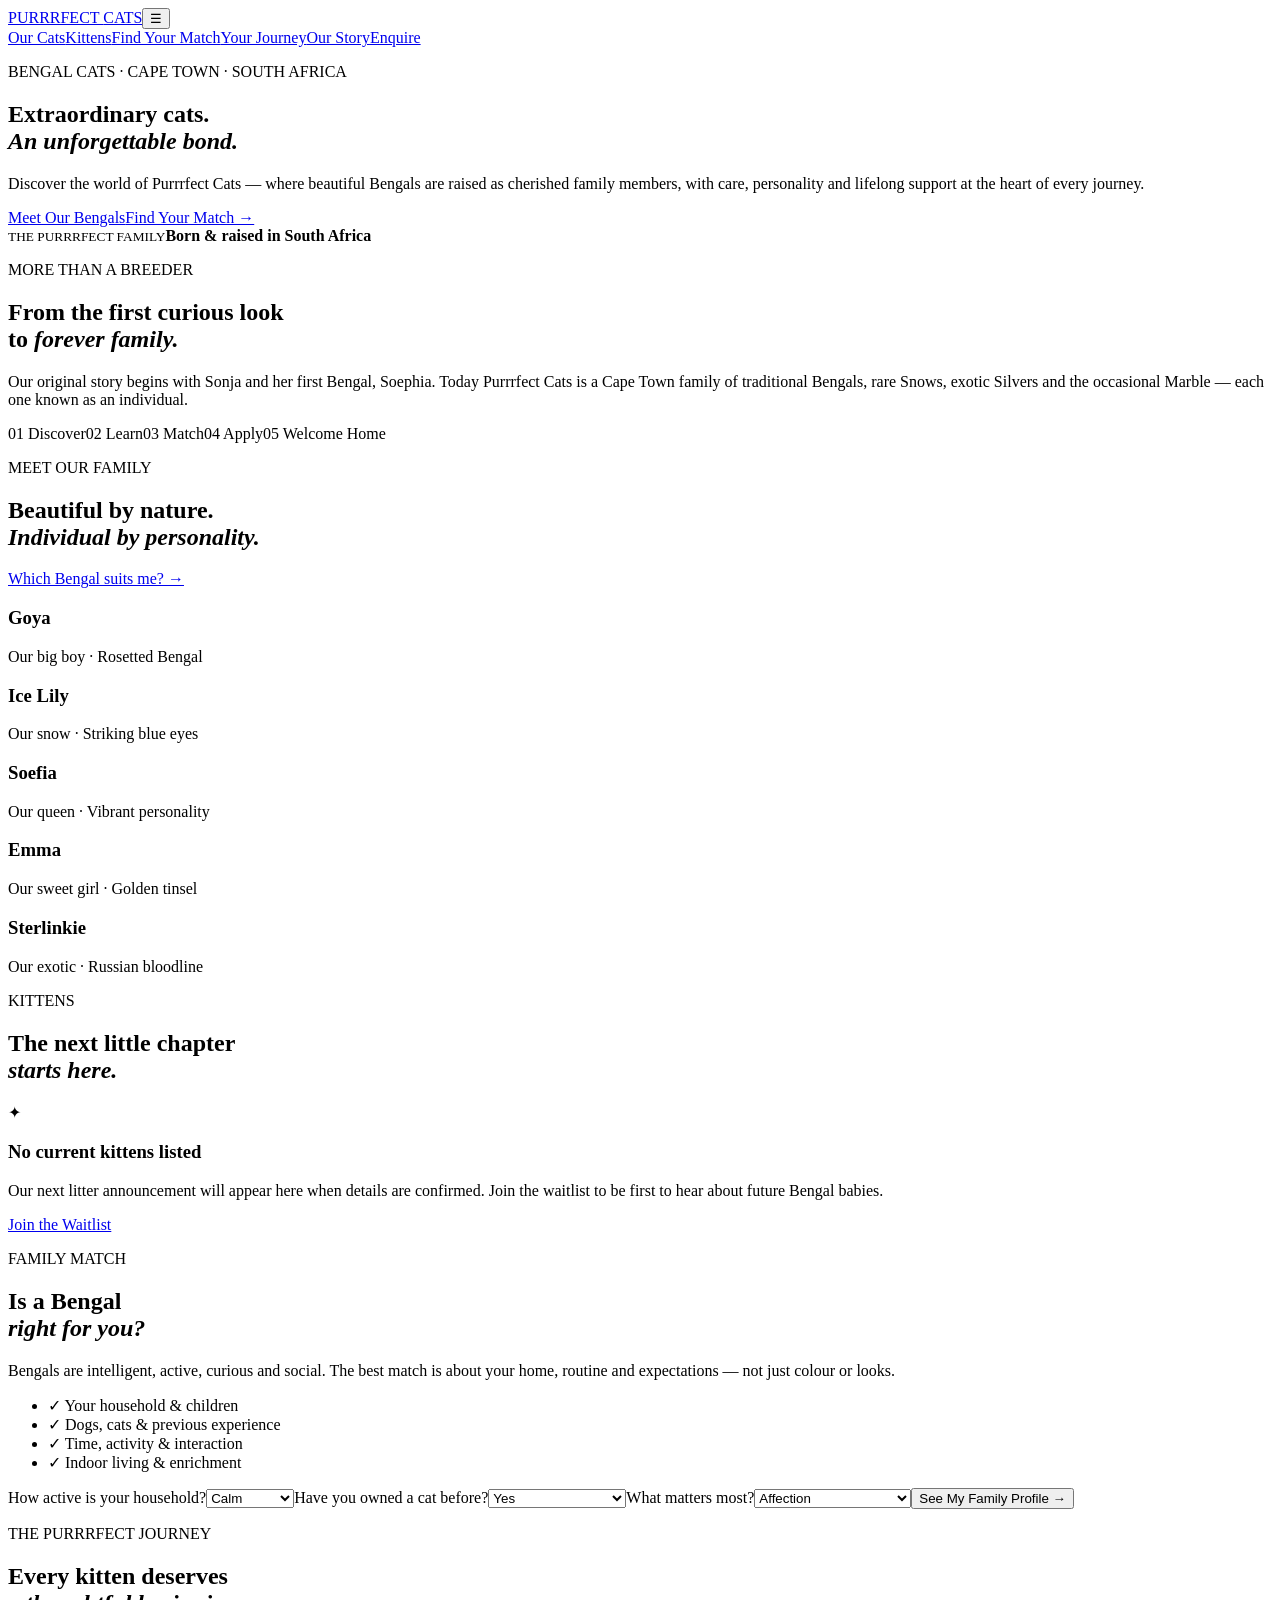
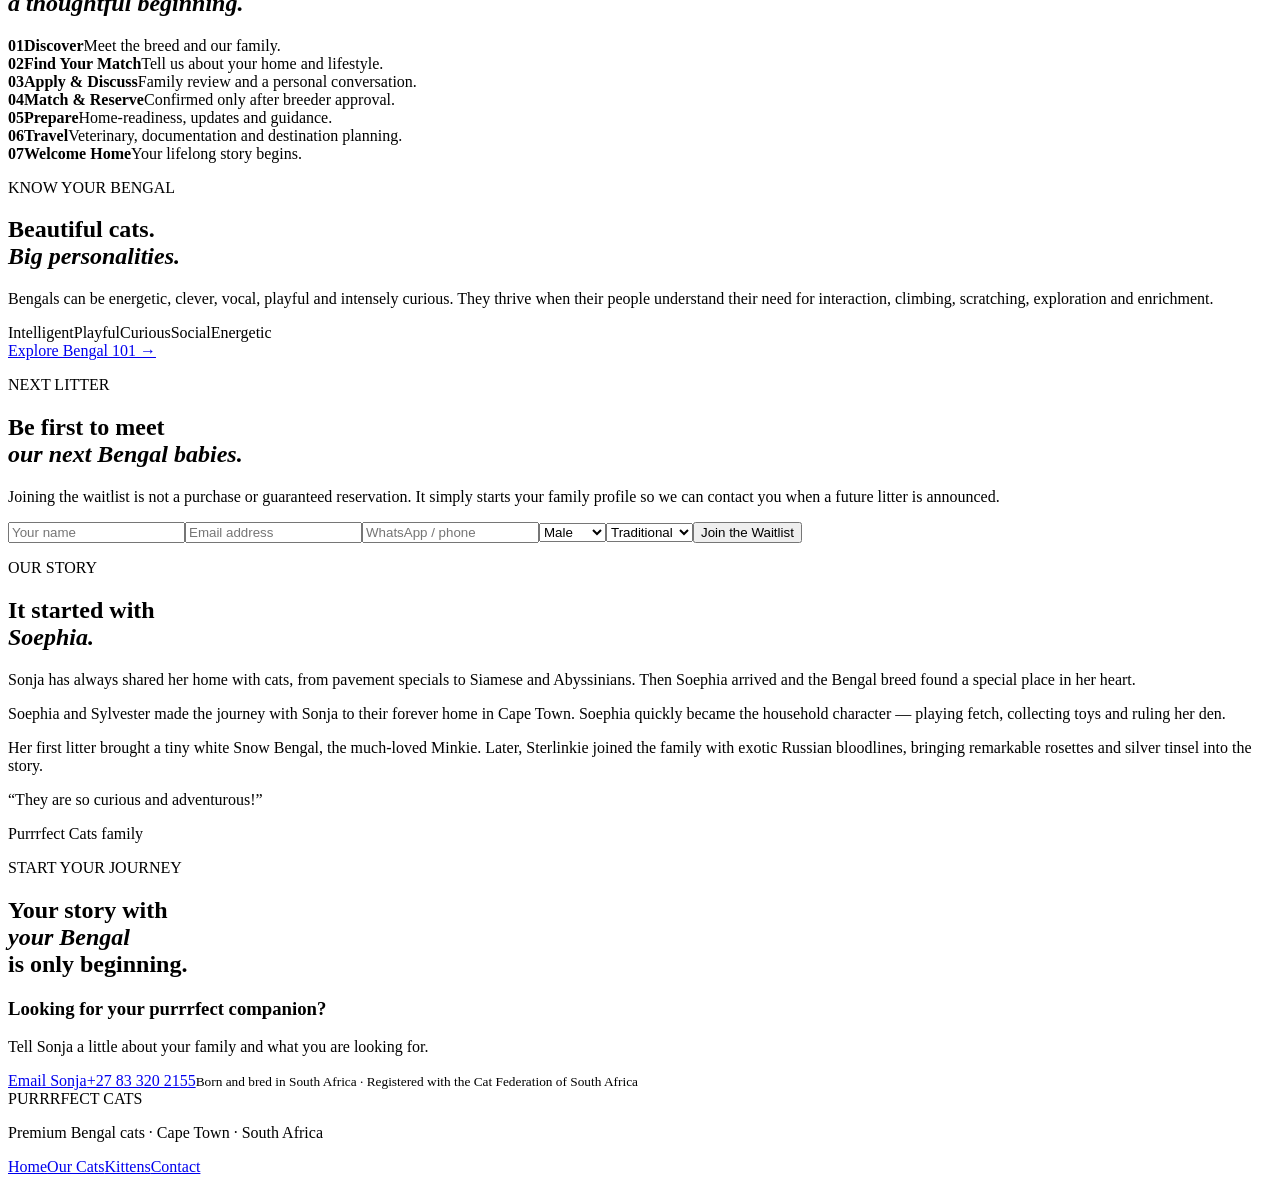
==== index.html @ 52d1a912 "feat: build Purrrfect Cats premium homepage" ====
<!doctype html>
<html lang="en">
<head>
<meta charset="utf-8"><meta name="viewport" content="width=device-width,initial-scale=1">
<title>Purrrfect Cats | Premium Bengal Cats South Africa</title>
<meta name="description" content="Purrrfect Cats — traditional South African Bengals, rare Snows and exotic Silvers, raised with love in Cape Town.">
<link rel="preconnect" href="https://fonts.googleapis.com"><link rel="preconnect" href="https://fonts.gstatic.com" crossorigin>
<link href="https://fonts.googleapis.com/css2?family=Cormorant+Garamond:wght@500;600;700&family=Inter:wght@400;500;600&display=swap" rel="stylesheet">
<link rel="stylesheet" href="styles.css">
</head>
<body>
<header class="nav"><a class="brand" href="#home">PURRRFECT <span>CATS</span></a><button class="menu" aria-label="Menu">☰</button><nav><a href="#cats">Our Cats</a><a href="#kittens">Kittens</a><a href="#match">Find Your Match</a><a href="#journey">Your Journey</a><a href="#story">Our Story</a><a href="#contact" class="nav-cta">Enquire</a></nav></header>
<main>
<section id="home" class="hero"><div class="hero-copy"><p class="eyebrow">BENGAL CATS · CAPE TOWN · SOUTH AFRICA</p><h1>Extraordinary cats.<br><em>An unforgettable bond.</em></h1><p>Discover the world of Purrrfect Cats — where beautiful Bengals are raised as cherished family members, with care, personality and lifelong support at the heart of every journey.</p><div class="actions"><a class="btn" href="#cats">Meet Our Bengals</a><a class="text-btn" href="#match">Find Your Match →</a></div></div><div class="hero-art"><div class="orb"></div><div class="cat-card"><div class="cat-photo"></div><div><small>THE PURRRFECT FAMILY</small><strong>Born & raised in South Africa</strong></div></div></div></section>
<section class="intro"><p class="eyebrow">MORE THAN A BREEDER</p><h2>From the first curious look<br>to <em>forever family.</em></h2><p>Our original story begins with Sonja and her first Bengal, Soephia. Today Purrrfect Cats is a Cape Town family of traditional Bengals, rare Snows, exotic Silvers and the occasional Marble — each one known as an individual.</p><div class="steps"><span>01 Discover</span><span>02 Learn</span><span>03 Match</span><span>04 Apply</span><span>05 Welcome Home</span></div></section>
<section id="cats" class="section"><div class="section-head"><div><p class="eyebrow">MEET OUR FAMILY</p><h2>Beautiful by nature.<br><em>Individual by personality.</em></h2></div><a href="#match" class="text-btn">Which Bengal suits me? →</a></div><div class="cards"><article class="cat"><div class="photo p1"></div><h3>Goya</h3><p>Our big boy · Rosetted Bengal</p></article><article class="cat"><div class="photo p2"></div><h3>Ice Lily</h3><p>Our snow · Striking blue eyes</p></article><article class="cat"><div class="photo p3"></div><h3>Soefia</h3><p>Our queen · Vibrant personality</p></article><article class="cat"><div class="photo p4"></div><h3>Emma</h3><p>Our sweet girl · Golden tinsel</p></article><article class="cat"><div class="photo p5"></div><h3>Sterlinkie</h3><p>Our exotic · Russian bloodline</p></article></div></section>
<section id="kittens" class="dark section"><div class="section-head"><div><p class="eyebrow">KITTENS</p><h2>The next little chapter<br><em>starts here.</em></h2></div></div><div class="empty"><div class="paw">✦</div><h3>No current kittens listed</h3><p>Our next litter announcement will appear here when details are confirmed. Join the waitlist to be first to hear about future Bengal babies.</p><a class="btn light" href="#waitlist">Join the Waitlist</a></div></section>
<section id="match" class="section match"><div><p class="eyebrow">FAMILY MATCH</p><h2>Is a Bengal<br><em>right for you?</em></h2><p>Bengals are intelligent, active, curious and social. The best match is about your home, routine and expectations — not just colour or looks.</p><ul><li>✓ Your household & children</li><li>✓ Dogs, cats & previous experience</li><li>✓ Time, activity & interaction</li><li>✓ Indoor living & enrichment</li></ul></div><form id="quiz"><label>How active is your household?<select><option>Calm</option><option>Balanced</option><option>Very active</option></select></label><label>Have you owned a cat before?<select><option>Yes</option><option>No</option><option>I've owned Bengals</option></select></label><label>What matters most?<select><option>Affection</option><option>Playfulness</option><option>Curiosity</option><option>A balanced personality</option></select></label><button class="btn" type="submit">See My Family Profile →</button><p id="quiz-result" class="result"></p></form></section>
<section id="journey" class="journey"><div class="section"><p class="eyebrow">THE PURRRFECT JOURNEY</p><h2>Every kitten deserves<br><em>a thoughtful beginning.</em></h2><div class="timeline"><div><b>01</b><strong>Discover</strong><span>Meet the breed and our family.</span></div><div><b>02</b><strong>Find Your Match</strong><span>Tell us about your home and lifestyle.</span></div><div><b>03</b><strong>Apply & Discuss</strong><span>Family review and a personal conversation.</span></div><div><b>04</b><strong>Match & Reserve</strong><span>Confirmed only after breeder approval.</span></div><div><b>05</b><strong>Prepare</strong><span>Home-readiness, updates and guidance.</span></div><div><b>06</b><strong>Travel</strong><span>Veterinary, documentation and destination planning.</span></div><div><b>07</b><strong>Welcome Home</strong><span>Your lifelong story begins.</span></div></div></div></section>
<section class="split"><div class="split-art"></div><div class="split-copy"><p class="eyebrow">KNOW YOUR BENGAL</p><h2>Beautiful cats.<br><em>Big personalities.</em></h2><p>Bengals can be energetic, clever, vocal, playful and intensely curious. They thrive when their people understand their need for interaction, climbing, scratching, exploration and enrichment.</p><div class="pill-row"><span>Intelligent</span><span>Playful</span><span>Curious</span><span>Social</span><span>Energetic</span></div><a class="text-btn" href="#academy">Explore Bengal 101 →</a></div></section>
<section id="waitlist" class="section wait"><div class="wait-box"><p class="eyebrow">NEXT LITTER</p><h2>Be first to meet<br><em>our next Bengal babies.</em></h2><p>Joining the waitlist is not a purchase or guaranteed reservation. It simply starts your family profile so we can contact you when a future litter is announced.</p><form id="wait-form"><input required placeholder="Your name"><input required type="email" placeholder="Email address"><input placeholder="WhatsApp / phone"><select><option>Male</option><option>Female</option><option>Either</option></select><select><option>Traditional</option><option>Snow</option><option>Silver</option><option>Marble</option><option>Open to all</option></select><button class="btn" type="submit">Join the Waitlist</button></form><p id="wait-result" class="result"></p></div></section>
<section id="story" class="section story"><div><p class="eyebrow">OUR STORY</p><h2>It started with<br><em>Soephia.</em></h2></div><div><p>Sonja has always shared her home with cats, from pavement specials to Siamese and Abyssinians. Then Soephia arrived and the Bengal breed found a special place in her heart.</p><p>Soephia and Sylvester made the journey with Sonja to their forever home in Cape Town. Soephia quickly became the household character — playing fetch, collecting toys and ruling her den.</p><p>Her first litter brought a tiny white Snow Bengal, the much-loved Minkie. Later, Sterlinkie joined the family with exotic Russian bloodlines, bringing remarkable rosettes and silver tinsel into the story.</p></div></section>
<section class="quote"><p>“They are so curious and adventurous!”</p><span>Purrrfect Cats family</span></section>
<section id="contact" class="contact"><div><p class="eyebrow">START YOUR JOURNEY</p><h2>Your story with<br><em>your Bengal</em><br>is only beginning.</h2></div><div class="contact-card"><h3>Looking for your purrrfect companion?</h3><p>Tell Sonja a little about your family and what you are looking for.</p><a class="btn" href="mailto:sonjataylorct@gmail.com?subject=Purrrfect%20Cats%20Enquiry">Email Sonja</a><a class="phone" href="tel:+27833202155">+27 83 320 2155</a><small>Born and bred in South Africa · Registered with the Cat Federation of South Africa</small></div></section>
</main>
<footer><div class="brand">PURRRFECT <span>CATS</span></div><p>Premium Bengal cats · Cape Town · South Africa</p><div><a href="#home">Home</a><a href="#cats">Our Cats</a><a href="#kittens">Kittens</a><a href="#contact">Contact</a></div></footer>
<script src="app.js"></script>
</body></html>
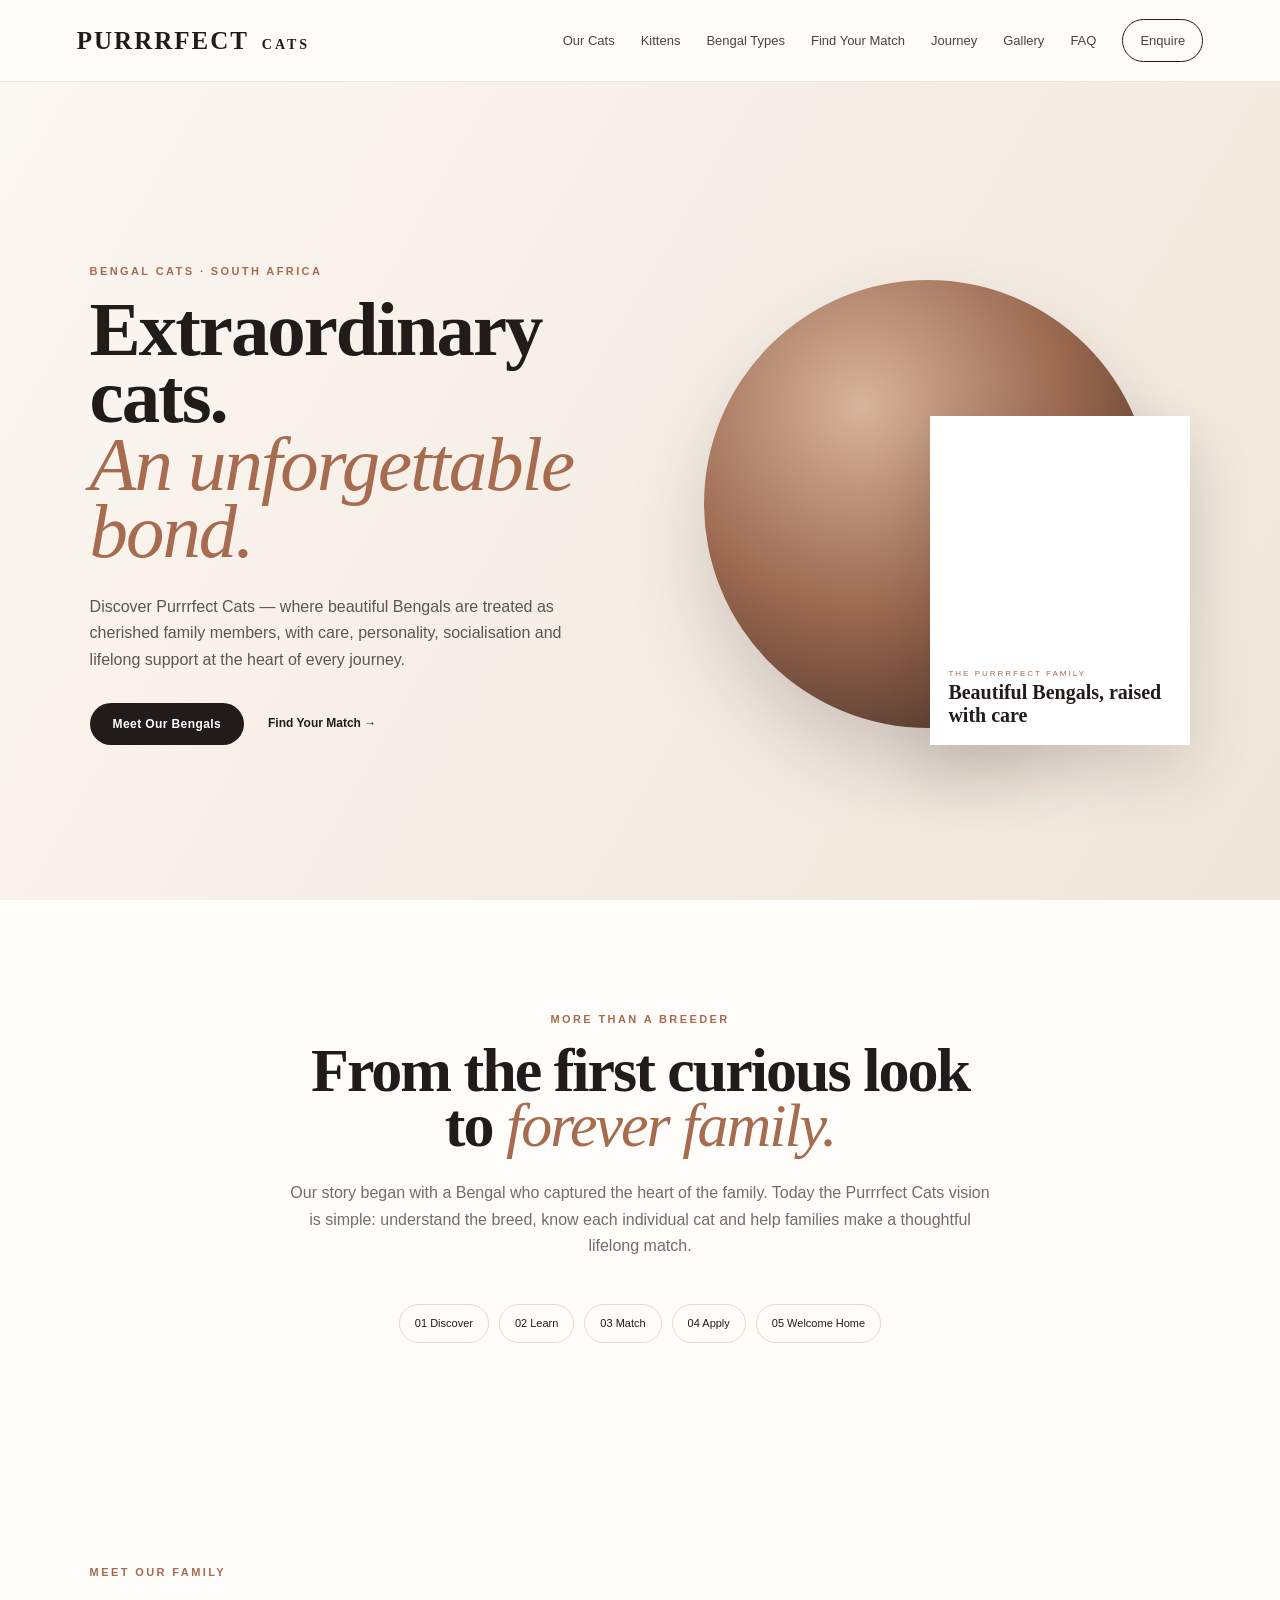
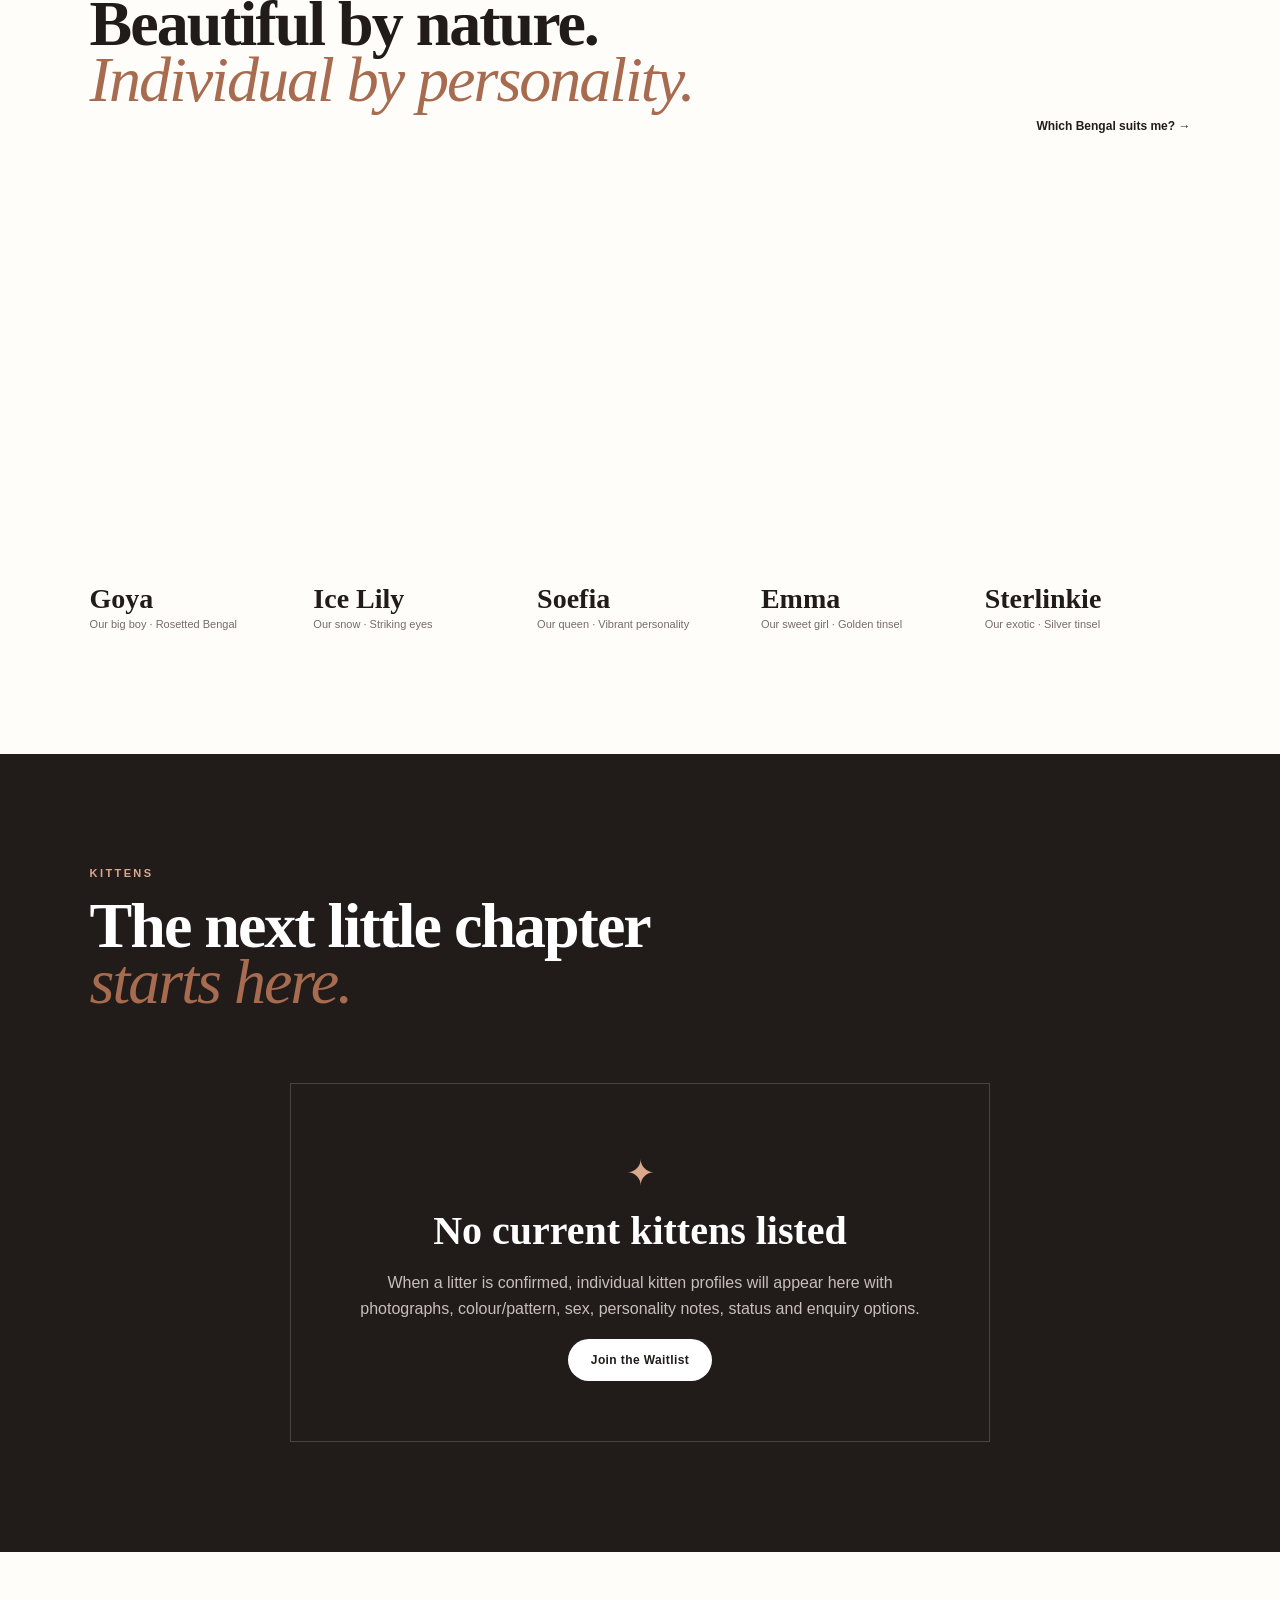
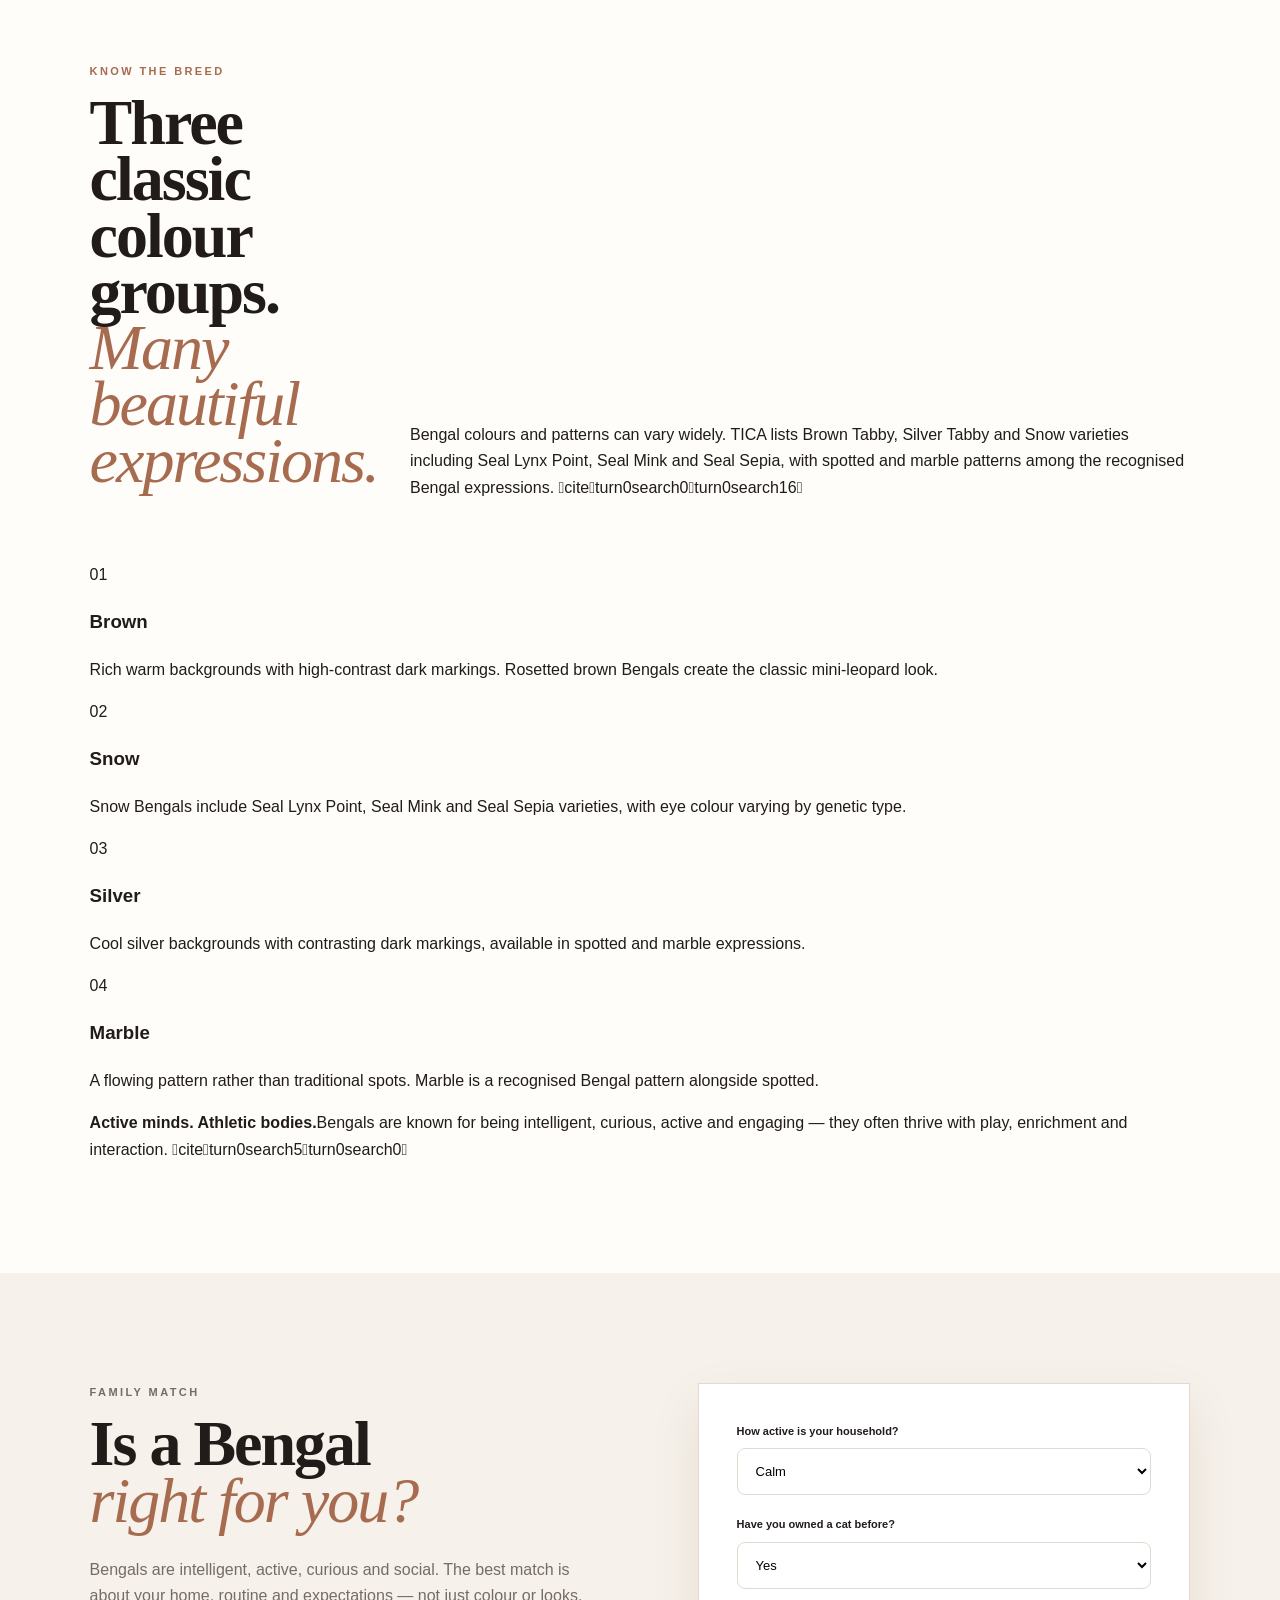
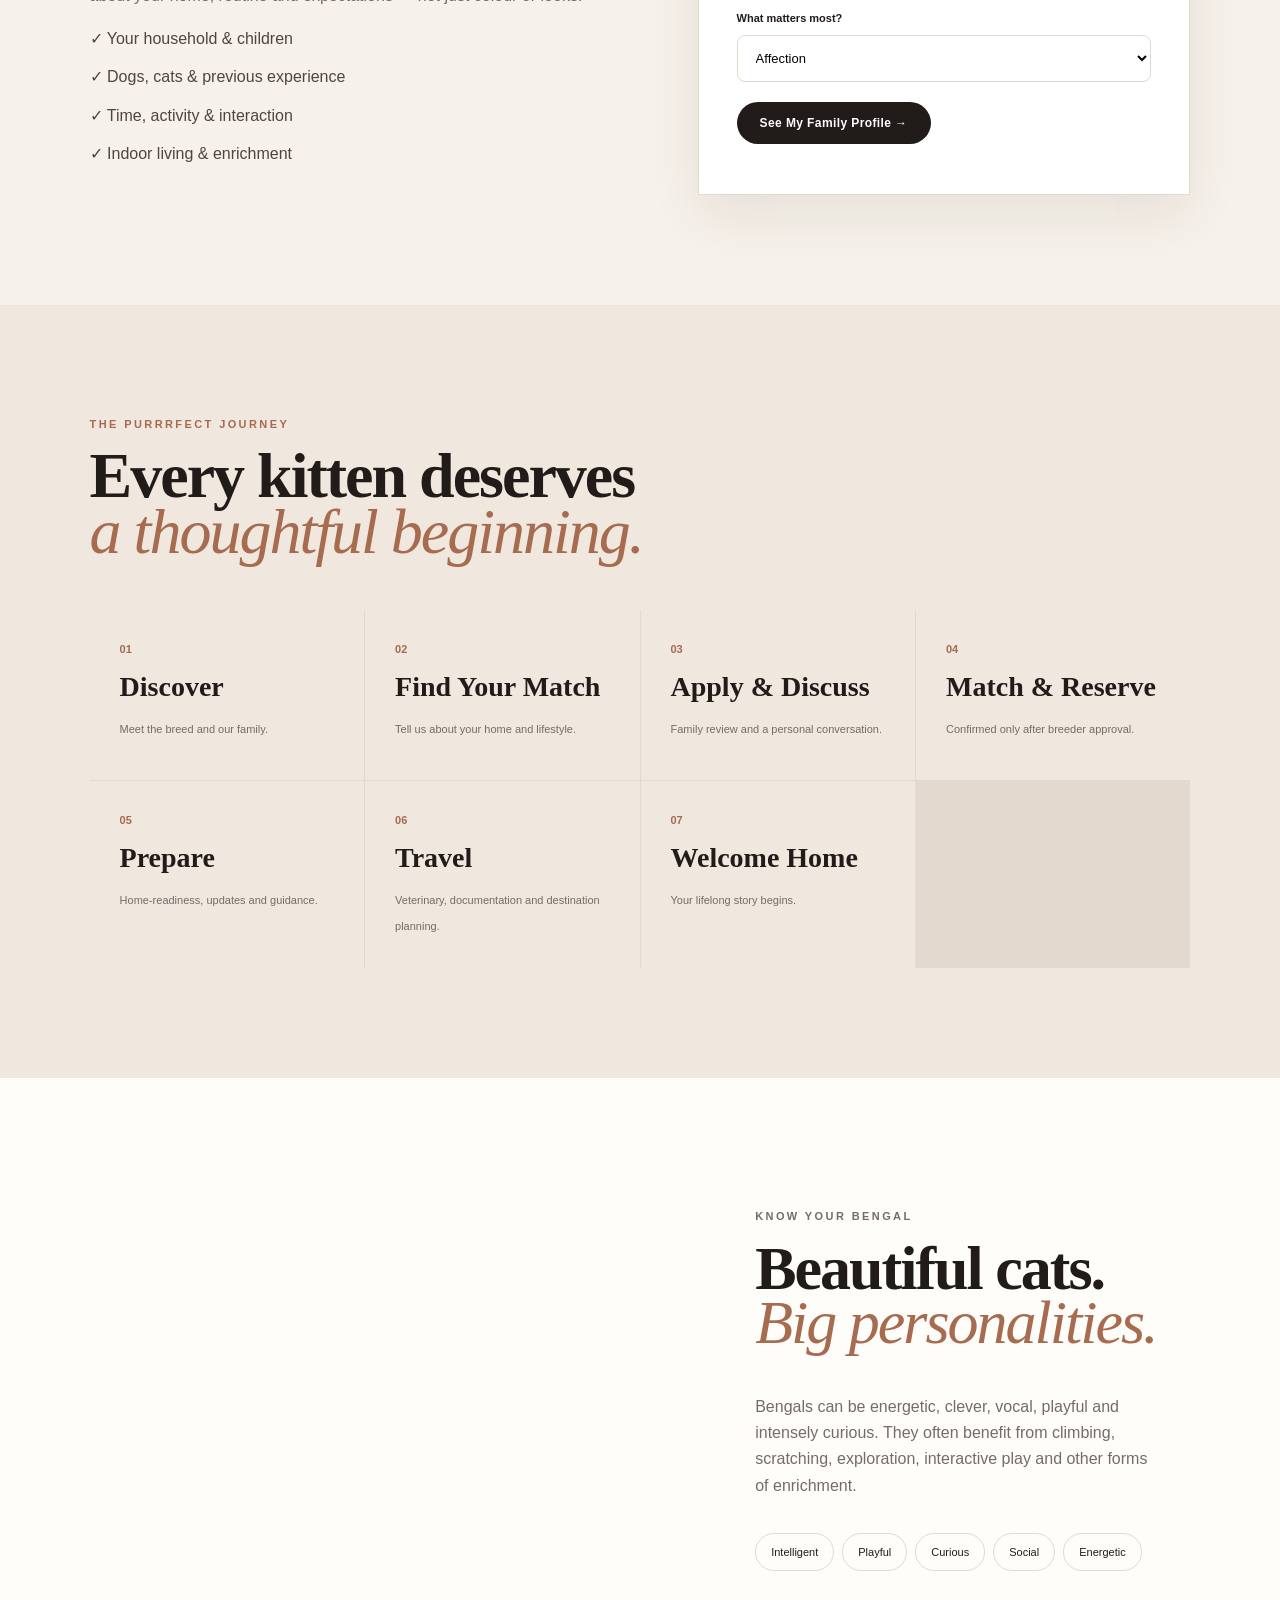
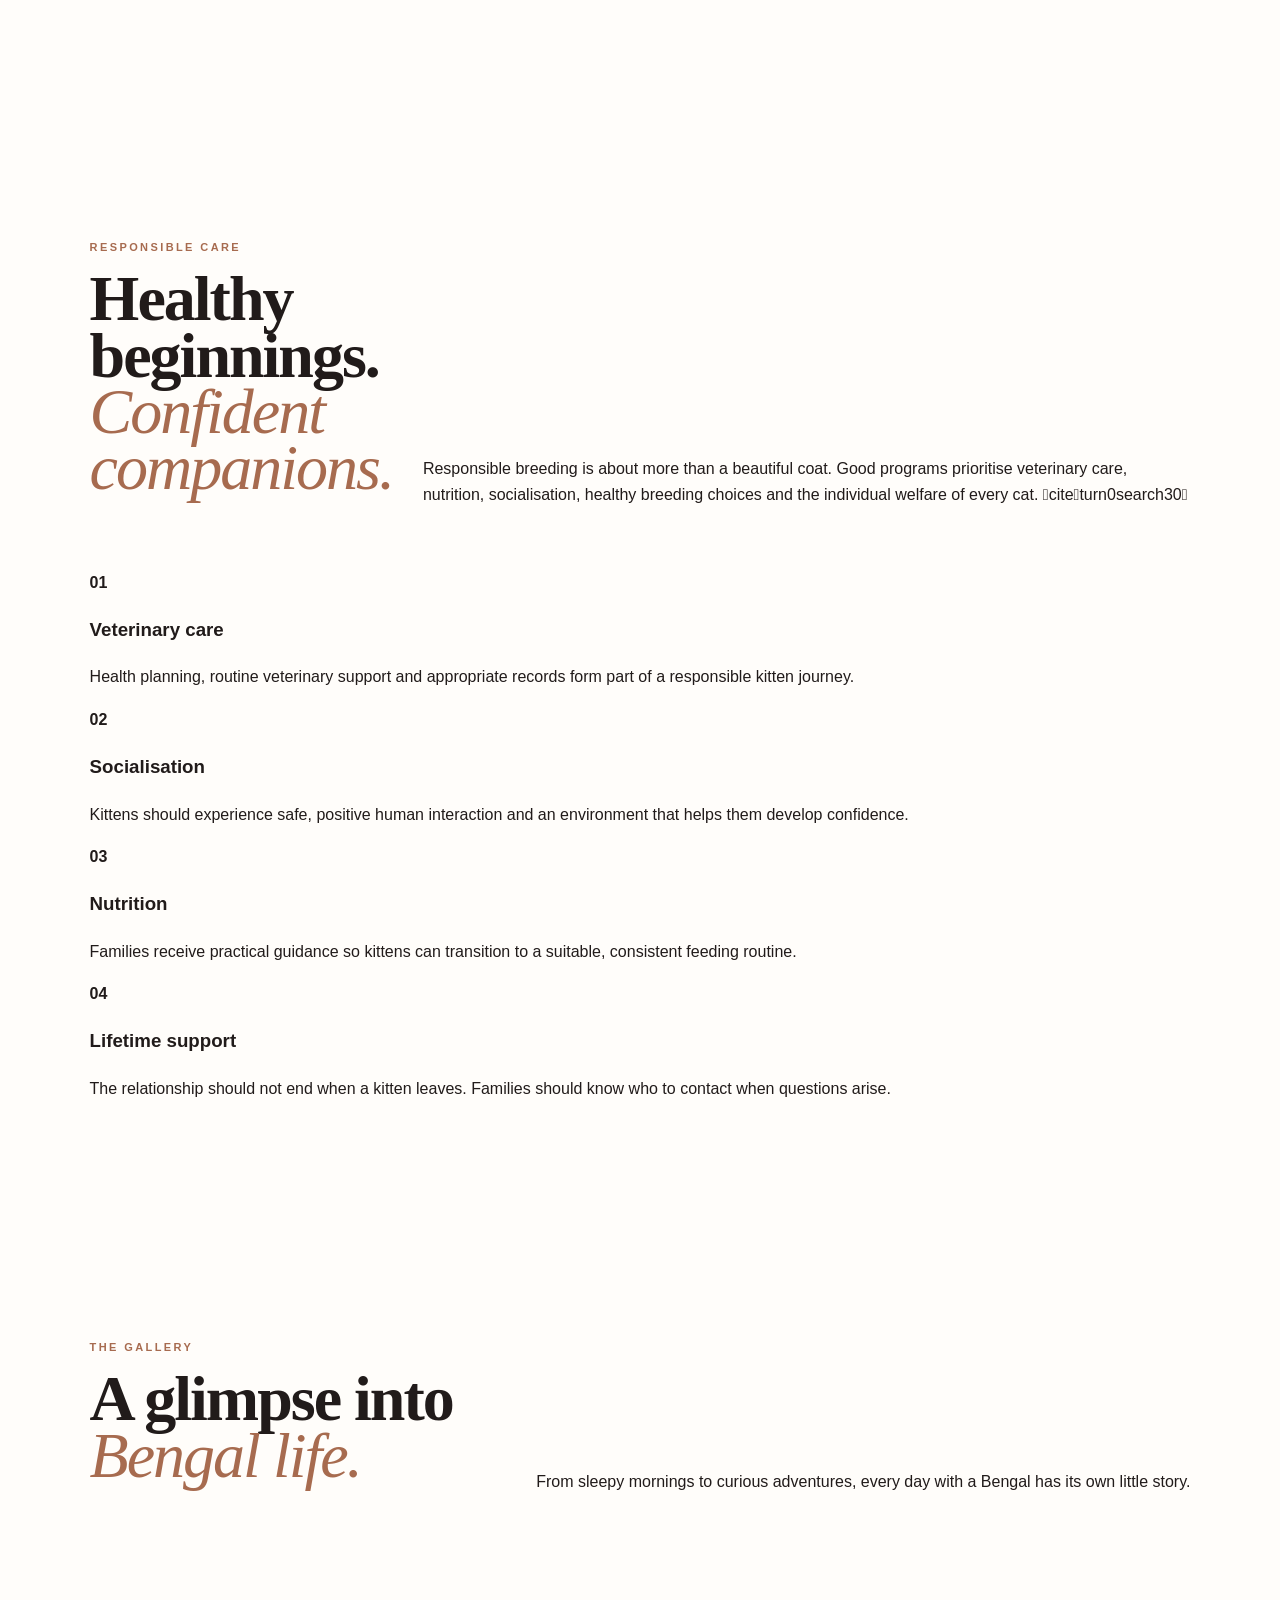
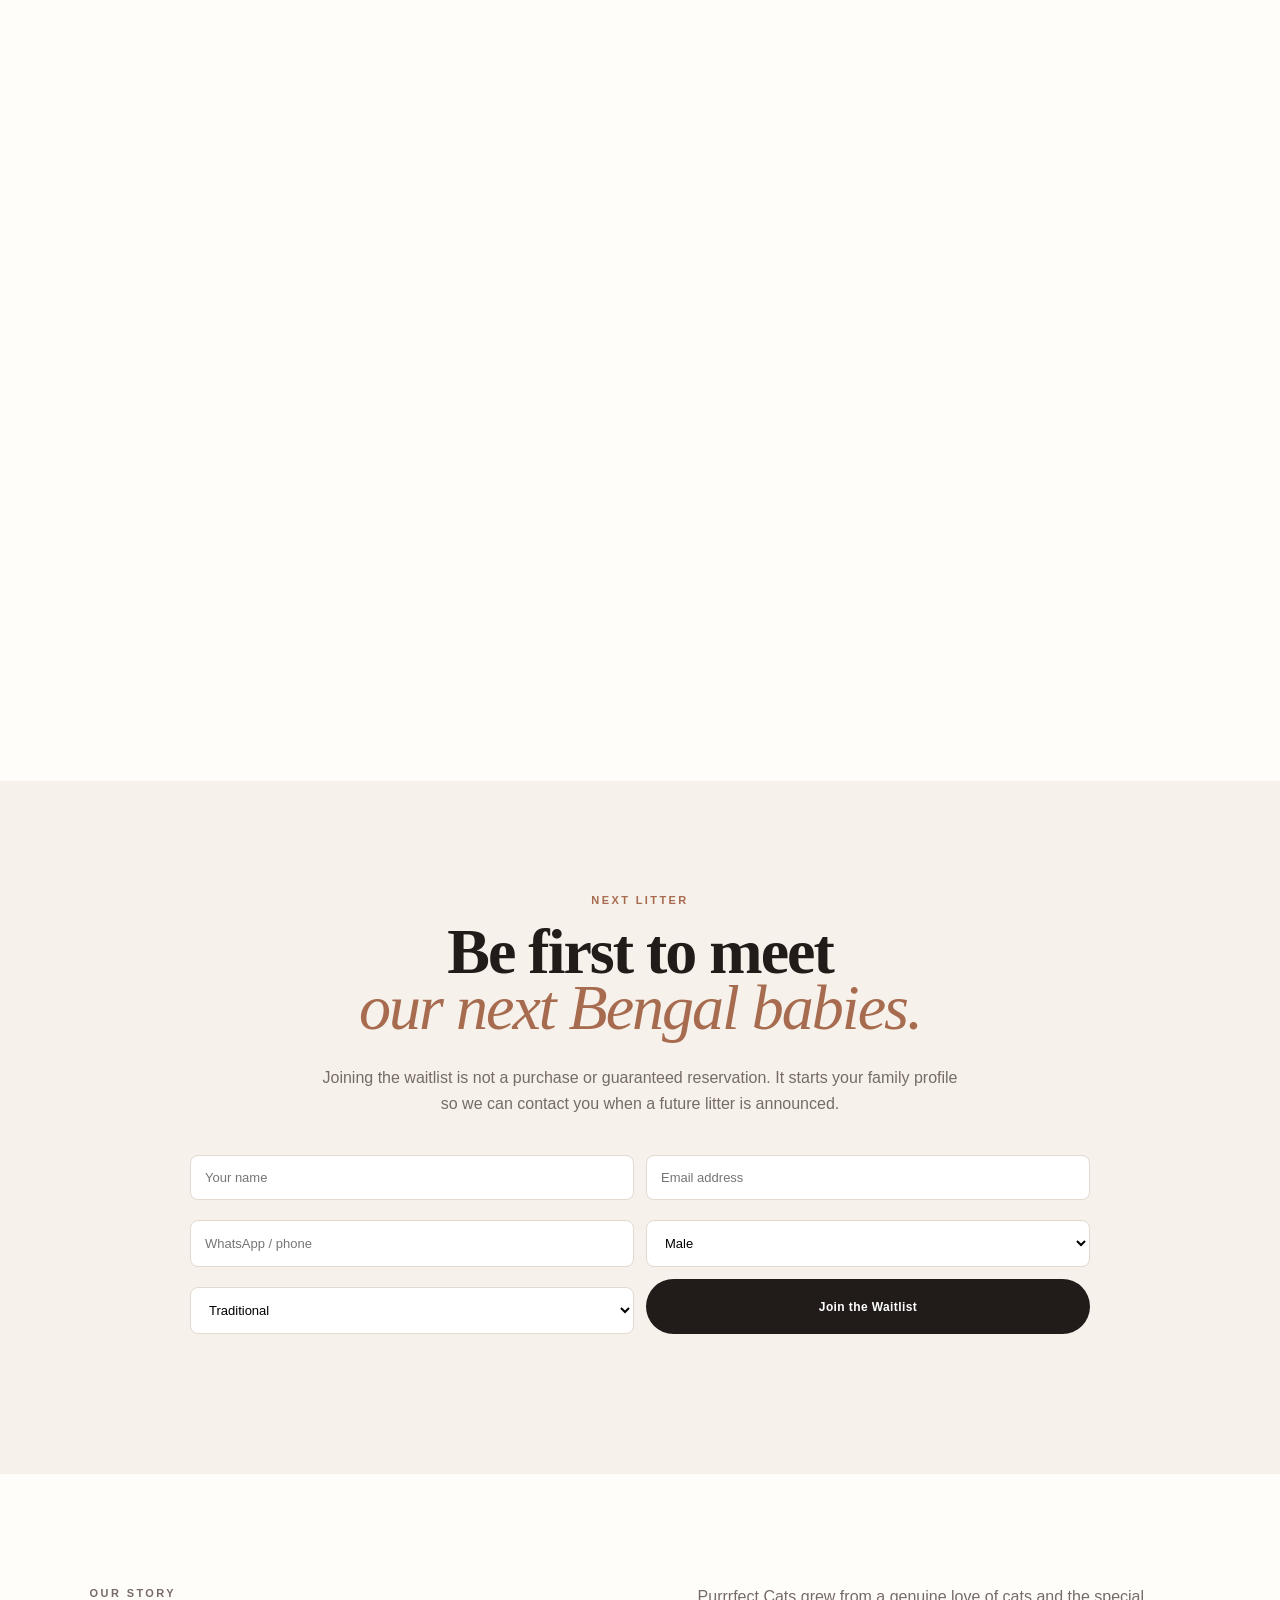
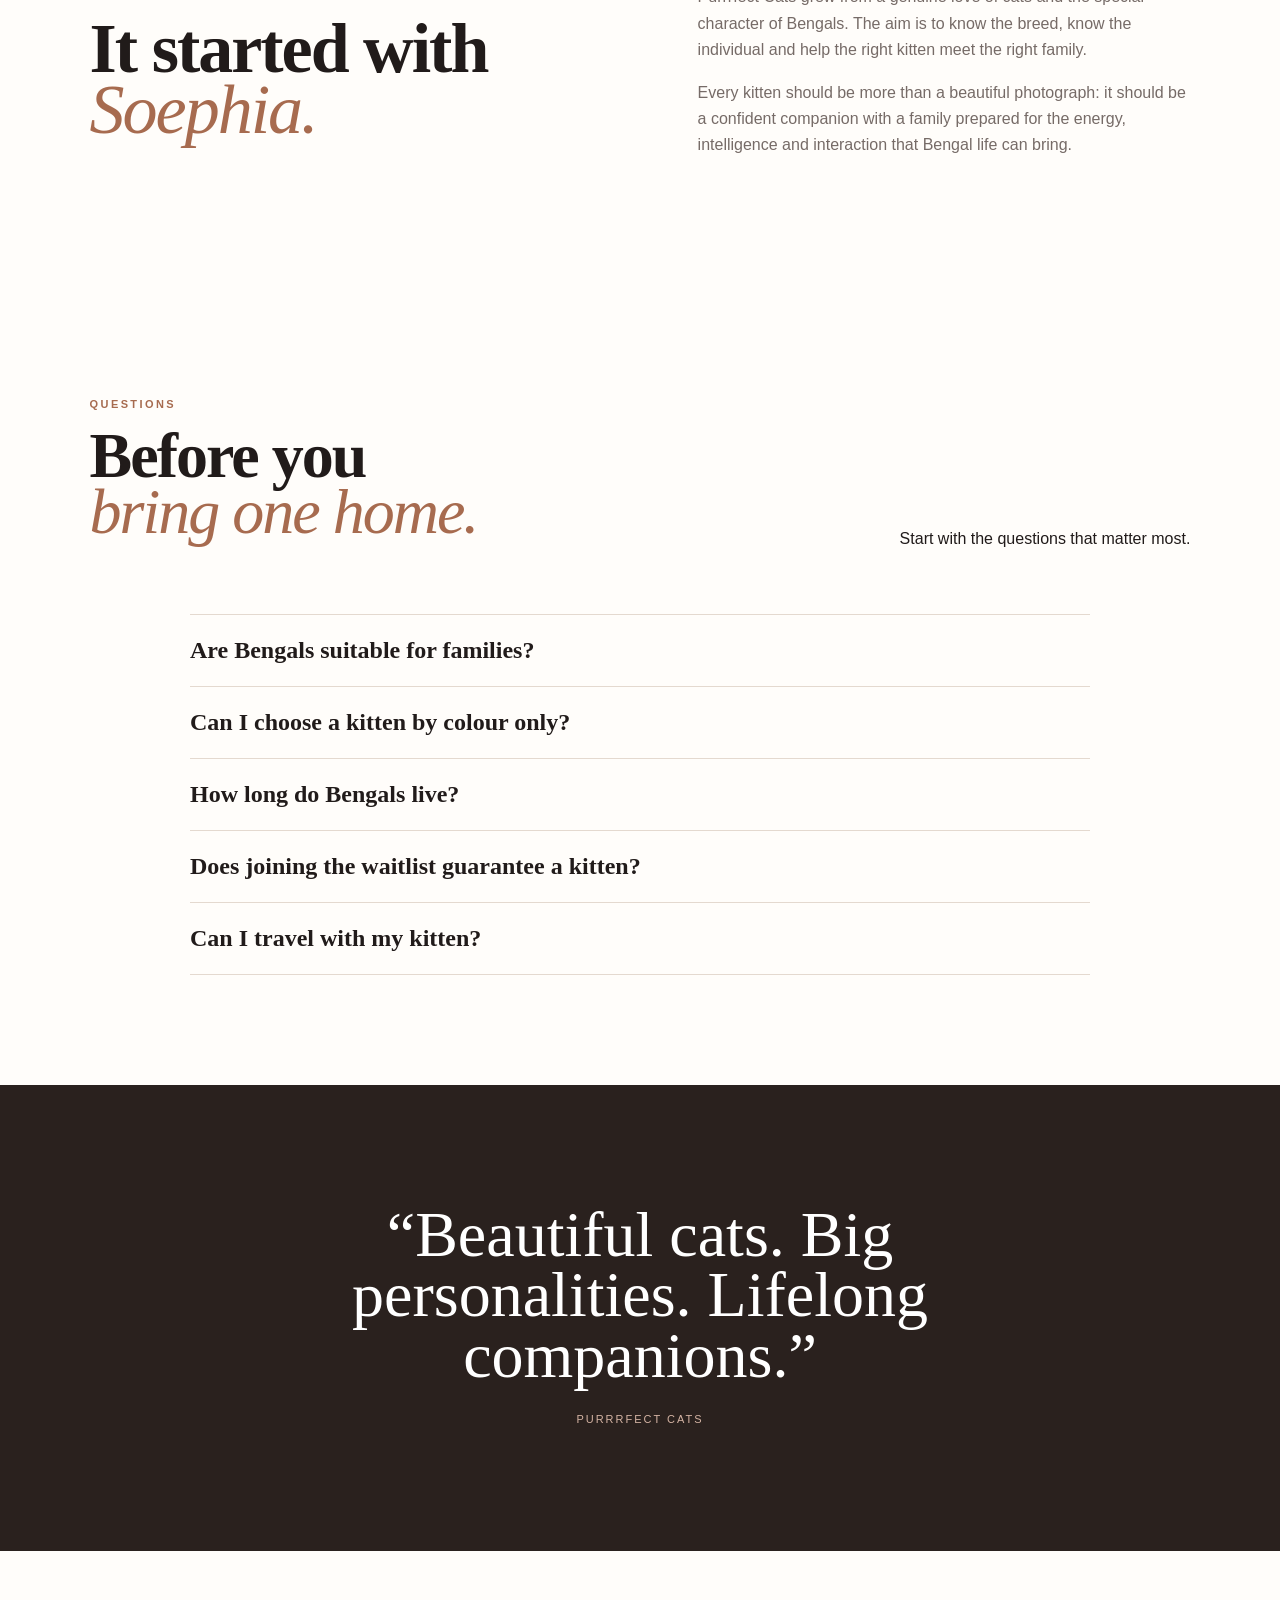
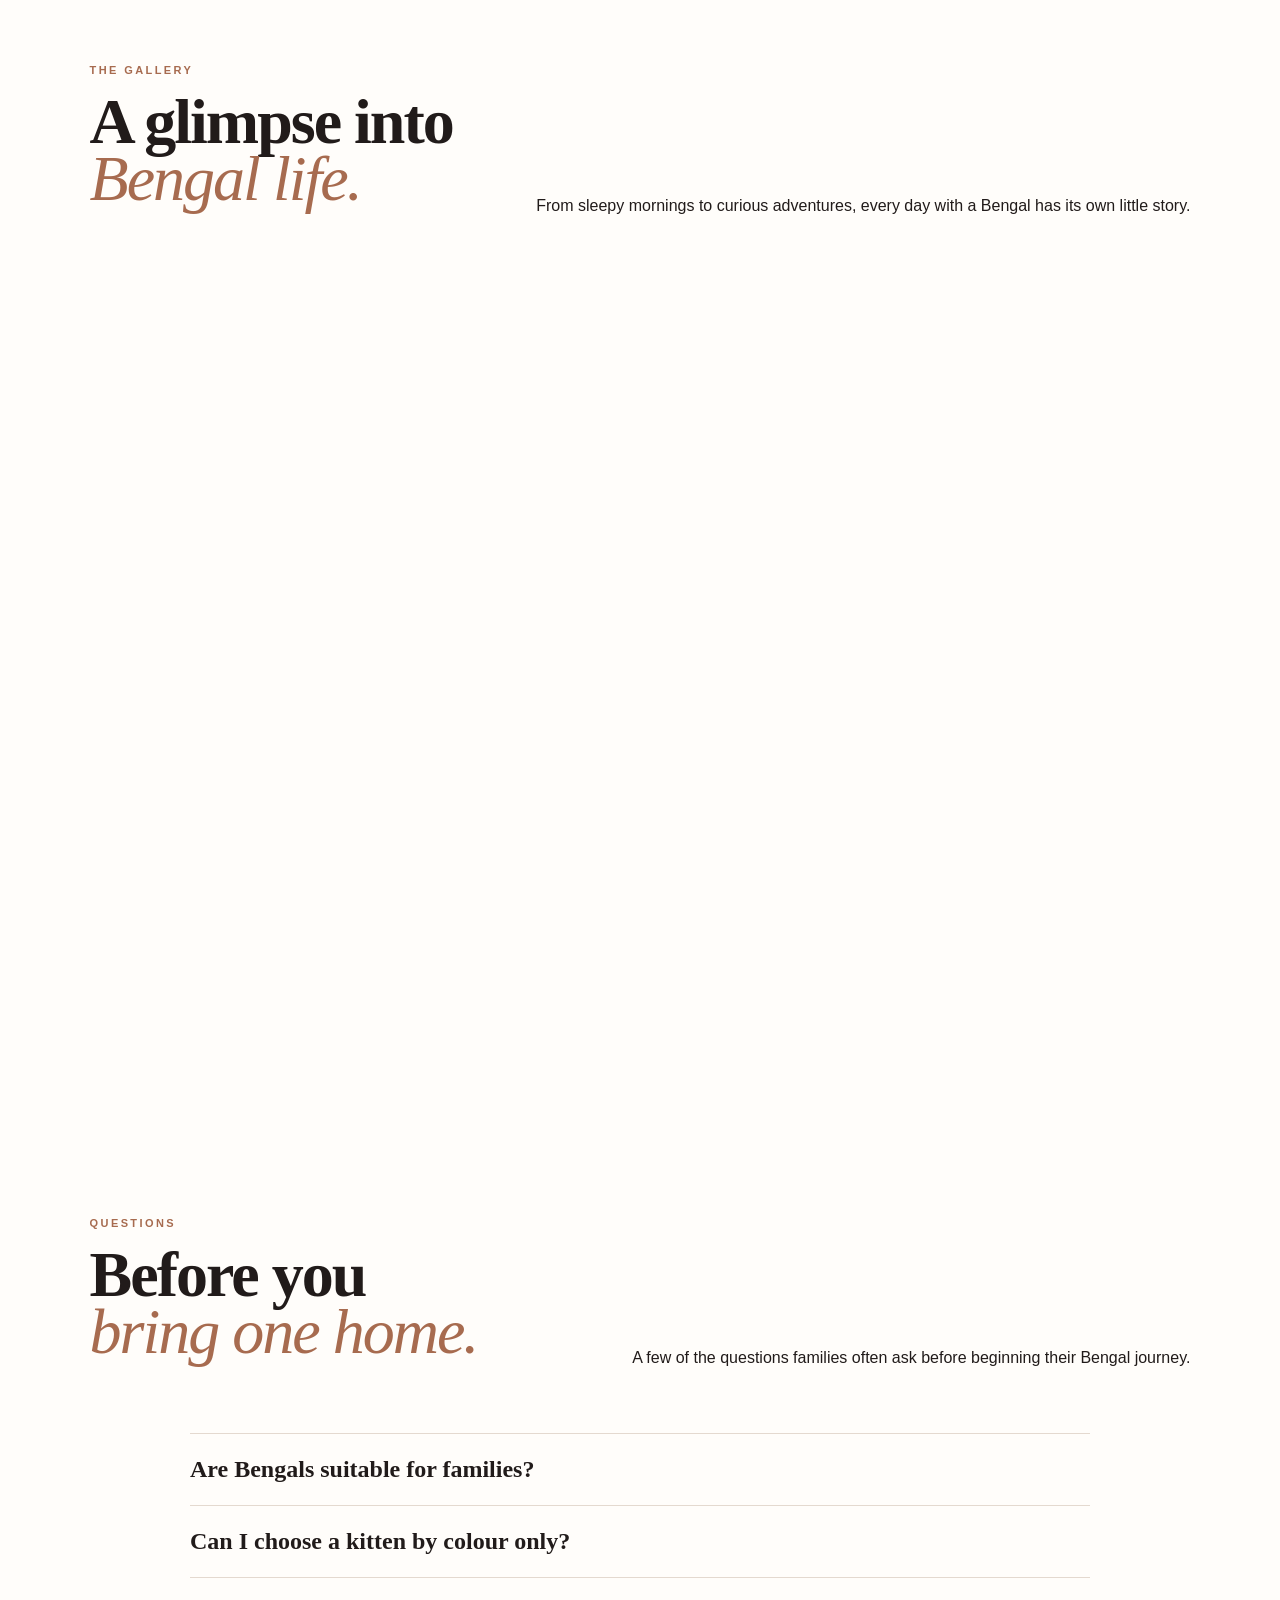
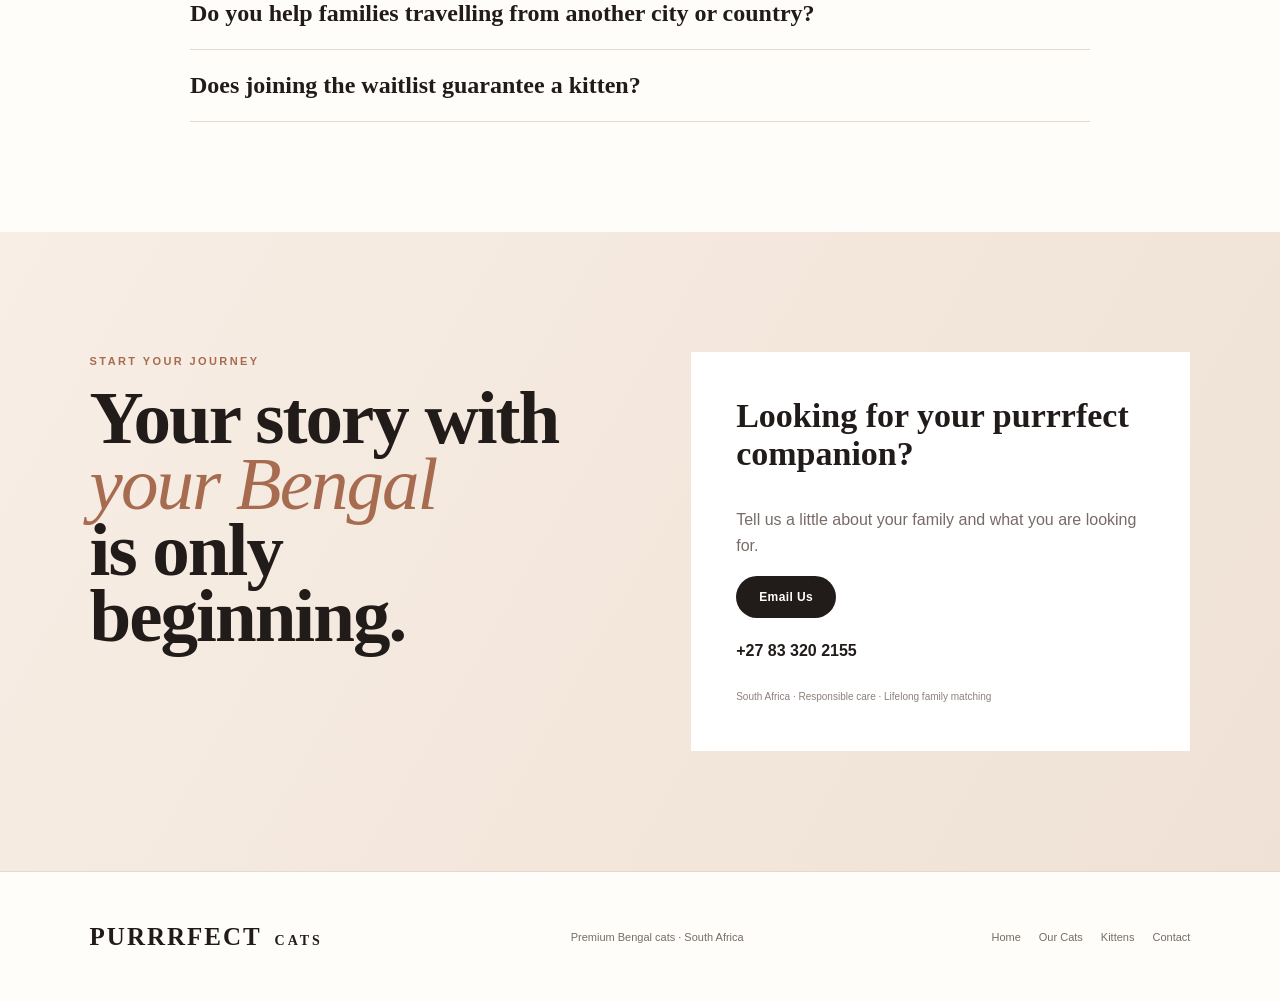
==== commit efe5943f: "Complete Purrrfect Cats Bengal website content and breed research sections" ====
--- a/index.html
+++ b/index.html
@@ -3,26 +3,30 @@
 <head>
 <meta charset="utf-8"><meta name="viewport" content="width=device-width,initial-scale=1">
 <title>Purrrfect Cats | Premium Bengal Cats South Africa</title>
-<meta name="description" content="Purrrfect Cats — traditional South African Bengals, rare Snows and exotic Silvers, raised with love in Cape Town.">
+<meta name="description" content="Purrrfect Cats — beautiful Bengal cats and kittens, with a focus on responsible care, socialisation and lifelong family matches.">
 <link rel="preconnect" href="https://fonts.googleapis.com"><link rel="preconnect" href="https://fonts.gstatic.com" crossorigin>
 <link href="https://fonts.googleapis.com/css2?family=Cormorant+Garamond:wght@500;600;700&family=Inter:wght@400;500;600&display=swap" rel="stylesheet">
 <link rel="stylesheet" href="styles.css">
 </head>
 <body>
-<header class="nav"><a class="brand" href="#home">PURRRFECT <span>CATS</span></a><button class="menu" aria-label="Menu">☰</button><nav><a href="#cats">Our Cats</a><a href="#kittens">Kittens</a><a href="#match">Find Your Match</a><a href="#journey">Your Journey</a><a href="#story">Our Story</a><a href="#contact" class="nav-cta">Enquire</a></nav></header>
+<header class="nav"><a class="brand" href="#home">PURRRFECT <span>CATS</span></a><button class="menu" aria-label="Menu">☰</button><nav><a href="#cats">Our Cats</a><a href="#kittens">Kittens</a><a href="#types">Bengal Types</a><a href="#match">Find Your Match</a><a href="#journey">Journey</a><a href="#gallery">Gallery</a><a href="#faq">FAQ</a><a href="#contact" class="nav-cta">Enquire</a></nav></header>
 <main>
-<section id="home" class="hero"><div class="hero-copy"><p class="eyebrow">BENGAL CATS · CAPE TOWN · SOUTH AFRICA</p><h1>Extraordinary cats.<br><em>An unforgettable bond.</em></h1><p>Discover the world of Purrrfect Cats — where beautiful Bengals are raised as cherished family members, with care, personality and lifelong support at the heart of every journey.</p><div class="actions"><a class="btn" href="#cats">Meet Our Bengals</a><a class="text-btn" href="#match">Find Your Match →</a></div></div><div class="hero-art"><div class="orb"></div><div class="cat-card"><div class="cat-photo"></div><div><small>THE PURRRFECT FAMILY</small><strong>Born & raised in South Africa</strong></div></div></div></section>
-<section class="intro"><p class="eyebrow">MORE THAN A BREEDER</p><h2>From the first curious look<br>to <em>forever family.</em></h2><p>Our original story begins with Sonja and her first Bengal, Soephia. Today Purrrfect Cats is a Cape Town family of traditional Bengals, rare Snows, exotic Silvers and the occasional Marble — each one known as an individual.</p><div class="steps"><span>01 Discover</span><span>02 Learn</span><span>03 Match</span><span>04 Apply</span><span>05 Welcome Home</span></div></section>
-<section id="cats" class="section"><div class="section-head"><div><p class="eyebrow">MEET OUR FAMILY</p><h2>Beautiful by nature.<br><em>Individual by personality.</em></h2></div><a href="#match" class="text-btn">Which Bengal suits me? →</a></div><div class="cards"><article class="cat"><div class="photo p1"></div><h3>Goya</h3><p>Our big boy · Rosetted Bengal</p></article><article class="cat"><div class="photo p2"></div><h3>Ice Lily</h3><p>Our snow · Striking blue eyes</p></article><article class="cat"><div class="photo p3"></div><h3>Soefia</h3><p>Our queen · Vibrant personality</p></article><article class="cat"><div class="photo p4"></div><h3>Emma</h3><p>Our sweet girl · Golden tinsel</p></article><article class="cat"><div class="photo p5"></div><h3>Sterlinkie</h3><p>Our exotic · Russian bloodline</p></article></div></section>
-<section id="kittens" class="dark section"><div class="section-head"><div><p class="eyebrow">KITTENS</p><h2>The next little chapter<br><em>starts here.</em></h2></div></div><div class="empty"><div class="paw">✦</div><h3>No current kittens listed</h3><p>Our next litter announcement will appear here when details are confirmed. Join the waitlist to be first to hear about future Bengal babies.</p><a class="btn light" href="#waitlist">Join the Waitlist</a></div></section>
+<section id="home" class="hero"><div class="hero-copy"><p class="eyebrow">BENGAL CATS · SOUTH AFRICA</p><h1>Extraordinary cats.<br><em>An unforgettable bond.</em></h1><p>Discover Purrrfect Cats — where beautiful Bengals are treated as cherished family members, with care, personality, socialisation and lifelong support at the heart of every journey.</p><div class="actions"><a class="btn" href="#cats">Meet Our Bengals</a><a class="text-btn" href="#match">Find Your Match →</a></div></div><div class="hero-art"><div class="orb"></div><div class="cat-card"><div class="cat-photo"></div><div><small>THE PURRRFECT FAMILY</small><strong>Beautiful Bengals, raised with care</strong></div></div></div></section>
+<section class="intro"><p class="eyebrow">MORE THAN A BREEDER</p><h2>From the first curious look<br>to <em>forever family.</em></h2><p>Our story began with a Bengal who captured the heart of the family. Today the Purrrfect Cats vision is simple: understand the breed, know each individual cat and help families make a thoughtful lifelong match.</p><div class="steps"><span>01 Discover</span><span>02 Learn</span><span>03 Match</span><span>04 Apply</span><span>05 Welcome Home</span></div></section>
+<section id="cats" class="section"><div class="section-head"><div><p class="eyebrow">MEET OUR FAMILY</p><h2>Beautiful by nature.<br><em>Individual by personality.</em></h2></div><a href="#match" class="text-btn">Which Bengal suits me? →</a></div><div class="cards"><article class="cat"><div class="photo p1"></div><h3>Goya</h3><p>Our big boy · Rosetted Bengal</p></article><article class="cat"><div class="photo p2"></div><h3>Ice Lily</h3><p>Our snow · Striking eyes</p></article><article class="cat"><div class="photo p3"></div><h3>Soefia</h3><p>Our queen · Vibrant personality</p></article><article class="cat"><div class="photo p4"></div><h3>Emma</h3><p>Our sweet girl · Golden tinsel</p></article><article class="cat"><div class="photo p5"></div><h3>Sterlinkie</h3><p>Our exotic · Silver tinsel</p></article></div></section>
+<section id="kittens" class="dark section"><div class="section-head"><div><p class="eyebrow">KITTENS</p><h2>The next little chapter<br><em>starts here.</em></h2></div></div><div class="empty"><div class="paw">✦</div><h3>No current kittens listed</h3><p>When a litter is confirmed, individual kitten profiles will appear here with photographs, colour/pattern, sex, personality notes, status and enquiry options.</p><a class="btn light" href="#waitlist">Join the Waitlist</a></div></section>
+<section id="types" class="section types"><div class="section-head"><div><p class="eyebrow">KNOW THE BREED</p><h2>Three classic colour groups.<br><em>Many beautiful expressions.</em></h2></div><p>Bengal colours and patterns can vary widely. TICA lists Brown Tabby, Silver Tabby and Snow varieties including Seal Lynx Point, Seal Mink and Seal Sepia, with spotted and marble patterns among the recognised Bengal expressions. citeturn0search0turn0search16</p></div><div class="type-grid"><article><span>01</span><h3>Brown</h3><p>Rich warm backgrounds with high-contrast dark markings. Rosetted brown Bengals create the classic mini-leopard look.</p></article><article><span>02</span><h3>Snow</h3><p>Snow Bengals include Seal Lynx Point, Seal Mink and Seal Sepia varieties, with eye colour varying by genetic type.</p></article><article><span>03</span><h3>Silver</h3><p>Cool silver backgrounds with contrasting dark markings, available in spotted and marble expressions.</p></article><article><span>04</span><h3>Marble</h3><p>A flowing pattern rather than traditional spots. Marble is a recognised Bengal pattern alongside spotted.</p></article></div><div class="breed-note"><strong>Active minds. Athletic bodies.</strong><span>Bengals are known for being intelligent, curious, active and engaging — they often thrive with play, enrichment and interaction. citeturn0search5turn0search0</span></div></section>
 <section id="match" class="section match"><div><p class="eyebrow">FAMILY MATCH</p><h2>Is a Bengal<br><em>right for you?</em></h2><p>Bengals are intelligent, active, curious and social. The best match is about your home, routine and expectations — not just colour or looks.</p><ul><li>✓ Your household & children</li><li>✓ Dogs, cats & previous experience</li><li>✓ Time, activity & interaction</li><li>✓ Indoor living & enrichment</li></ul></div><form id="quiz"><label>How active is your household?<select><option>Calm</option><option>Balanced</option><option>Very active</option></select></label><label>Have you owned a cat before?<select><option>Yes</option><option>No</option><option>I've owned Bengals</option></select></label><label>What matters most?<select><option>Affection</option><option>Playfulness</option><option>Curiosity</option><option>A balanced personality</option></select></label><button class="btn" type="submit">See My Family Profile →</button><p id="quiz-result" class="result"></p></form></section>
 <section id="journey" class="journey"><div class="section"><p class="eyebrow">THE PURRRFECT JOURNEY</p><h2>Every kitten deserves<br><em>a thoughtful beginning.</em></h2><div class="timeline"><div><b>01</b><strong>Discover</strong><span>Meet the breed and our family.</span></div><div><b>02</b><strong>Find Your Match</strong><span>Tell us about your home and lifestyle.</span></div><div><b>03</b><strong>Apply & Discuss</strong><span>Family review and a personal conversation.</span></div><div><b>04</b><strong>Match & Reserve</strong><span>Confirmed only after breeder approval.</span></div><div><b>05</b><strong>Prepare</strong><span>Home-readiness, updates and guidance.</span></div><div><b>06</b><strong>Travel</strong><span>Veterinary, documentation and destination planning.</span></div><div><b>07</b><strong>Welcome Home</strong><span>Your lifelong story begins.</span></div></div></div></section>
-<section class="split"><div class="split-art"></div><div class="split-copy"><p class="eyebrow">KNOW YOUR BENGAL</p><h2>Beautiful cats.<br><em>Big personalities.</em></h2><p>Bengals can be energetic, clever, vocal, playful and intensely curious. They thrive when their people understand their need for interaction, climbing, scratching, exploration and enrichment.</p><div class="pill-row"><span>Intelligent</span><span>Playful</span><span>Curious</span><span>Social</span><span>Energetic</span></div><a class="text-btn" href="#academy">Explore Bengal 101 →</a></div></section>
-<section id="waitlist" class="section wait"><div class="wait-box"><p class="eyebrow">NEXT LITTER</p><h2>Be first to meet<br><em>our next Bengal babies.</em></h2><p>Joining the waitlist is not a purchase or guaranteed reservation. It simply starts your family profile so we can contact you when a future litter is announced.</p><form id="wait-form"><input required placeholder="Your name"><input required type="email" placeholder="Email address"><input placeholder="WhatsApp / phone"><select><option>Male</option><option>Female</option><option>Either</option></select><select><option>Traditional</option><option>Snow</option><option>Silver</option><option>Marble</option><option>Open to all</option></select><button class="btn" type="submit">Join the Waitlist</button></form><p id="wait-result" class="result"></p></div></section>
-<section id="story" class="section story"><div><p class="eyebrow">OUR STORY</p><h2>It started with<br><em>Soephia.</em></h2></div><div><p>Sonja has always shared her home with cats, from pavement specials to Siamese and Abyssinians. Then Soephia arrived and the Bengal breed found a special place in her heart.</p><p>Soephia and Sylvester made the journey with Sonja to their forever home in Cape Town. Soephia quickly became the household character — playing fetch, collecting toys and ruling her den.</p><p>Her first litter brought a tiny white Snow Bengal, the much-loved Minkie. Later, Sterlinkie joined the family with exotic Russian bloodlines, bringing remarkable rosettes and silver tinsel into the story.</p></div></section>
-<section class="quote"><p>“They are so curious and adventurous!”</p><span>Purrrfect Cats family</span></section>
-<section id="contact" class="contact"><div><p class="eyebrow">START YOUR JOURNEY</p><h2>Your story with<br><em>your Bengal</em><br>is only beginning.</h2></div><div class="contact-card"><h3>Looking for your purrrfect companion?</h3><p>Tell Sonja a little about your family and what you are looking for.</p><a class="btn" href="mailto:sonjataylorct@gmail.com?subject=Purrrfect%20Cats%20Enquiry">Email Sonja</a><a class="phone" href="tel:+27833202155">+27 83 320 2155</a><small>Born and bred in South Africa · Registered with the Cat Federation of South Africa</small></div></section>
+<section class="split"><div class="split-art"></div><div class="split-copy"><p class="eyebrow">KNOW YOUR BENGAL</p><h2>Beautiful cats.<br><em>Big personalities.</em></h2><p>Bengals can be energetic, clever, vocal, playful and intensely curious. They often benefit from climbing, scratching, exploration, interactive play and other forms of enrichment.</p><div class="pill-row"><span>Intelligent</span><span>Playful</span><span>Curious</span><span>Social</span><span>Energetic</span></div></div></section>
+<section id="care" class="section care"><div class="section-head"><div><p class="eyebrow">RESPONSIBLE CARE</p><h2>Healthy beginnings.<br><em>Confident companions.</em></h2></div><p>Responsible breeding is about more than a beautiful coat. Good programs prioritise veterinary care, nutrition, socialisation, healthy breeding choices and the individual welfare of every cat. citeturn0search30</p></div><div class="care-grid"><div><b>01</b><h3>Veterinary care</h3><p>Health planning, routine veterinary support and appropriate records form part of a responsible kitten journey.</p></div><div><b>02</b><h3>Socialisation</h3><p>Kittens should experience safe, positive human interaction and an environment that helps them develop confidence.</p></div><div><b>03</b><h3>Nutrition</h3><p>Families receive practical guidance so kittens can transition to a suitable, consistent feeding routine.</p></div><div><b>04</b><h3>Lifetime support</h3><p>The relationship should not end when a kitten leaves. Families should know who to contact when questions arise.</p></div></div></section>
+<section id="gallery" class="section gallery-section"><div class="section-head"><div><p class="eyebrow">THE GALLERY</p><h2>A glimpse into<br><em>Bengal life.</em></h2></div><p>From sleepy mornings to curious adventures, every day with a Bengal has its own little story.</p></div><div class="gallery-grid"><div class="g g1"></div><div class="g g2"></div><div class="g g3"></div><div class="g g4"></div><div class="g g5"></div><div class="g g6"></div></div></section>
+<section id="waitlist" class="section wait"><div class="wait-box"><p class="eyebrow">NEXT LITTER</p><h2>Be first to meet<br><em>our next Bengal babies.</em></h2><p>Joining the waitlist is not a purchase or guaranteed reservation. It starts your family profile so we can contact you when a future litter is announced.</p><form id="wait-form"><input required placeholder="Your name"><input required type="email" placeholder="Email address"><input placeholder="WhatsApp / phone"><select><option>Male</option><option>Female</option><option>Either</option></select><select><option>Traditional</option><option>Snow</option><option>Silver</option><option>Marble</option><option>Open to all</option></select><button class="btn" type="submit">Join the Waitlist</button></form><p id="wait-result" class="result"></p></div></section>
+<section id="story" class="section story"><div><p class="eyebrow">OUR STORY</p><h2>It started with<br><em>Soephia.</em></h2></div><div><p>Purrrfect Cats grew from a genuine love of cats and the special character of Bengals. The aim is to know the breed, know the individual and help the right kitten meet the right family.</p><p>Every kitten should be more than a beautiful photograph: it should be a confident companion with a family prepared for the energy, intelligence and interaction that Bengal life can bring.</p></div></section>
+<section id="faq" class="section faq-section"><div class="section-head"><div><p class="eyebrow">QUESTIONS</p><h2>Before you<br><em>bring one home.</em></h2></div><p>Start with the questions that matter most.</p></div><div class="faq-list"><details><summary>Are Bengals suitable for families?</summary><p>They can be, provided the family understands their active, intelligent and social nature. The individual cat and your household both matter.</p></details><details><summary>Can I choose a kitten by colour only?</summary><p>Colour and markings can be discussed, but personality and lifestyle compatibility should remain part of the final match.</p></details><details><summary>How long do Bengals live?</summary><p>TICA gives a Bengal life expectancy of roughly 12 to 20 years depending on factors including environment and nutrition. citeturn0search0</p></details><details><summary>Does joining the waitlist guarantee a kitten?</summary><p>No. The waitlist starts a conversation. Availability and final matching are confirmed separately.</p></details><details><summary>Can I travel with my kitten?</summary><p>Travel can require veterinary preparation and destination-specific documentation. Requirements should be checked for the exact destination before arrangements are made.</p></details></div></section>
+<section class="quote"><p>“Beautiful cats. Big personalities. Lifelong companions.”</p><span>PURRRFECT CATS</span></section>
+<section id="contact" class="contact"><div><p class="eyebrow">START YOUR JOURNEY</p><h2>Your story with<br><em>your Bengal</em><br>is only beginning.</h2></div><div class="contact-card"><h3>Looking for your purrrfect companion?</h3><p>Tell us a little about your family and what you are looking for.</p><a class="btn" href="mailto:sonjataylorct@gmail.com?subject=Purrrfect%20Cats%20Enquiry">Email Us</a><a class="phone" href="tel:+27833202155">+27 83 320 2155</a><small>South Africa · Responsible care · Lifelong family matching</small></div></section>
 </main>
-<footer><div class="brand">PURRRFECT <span>CATS</span></div><p>Premium Bengal cats · Cape Town · South Africa</p><div><a href="#home">Home</a><a href="#cats">Our Cats</a><a href="#kittens">Kittens</a><a href="#contact">Contact</a></div></footer>
+<footer><div class="brand">PURRRFECT <span>CATS</span></div><p>Premium Bengal cats · South Africa</p><div><a href="#home">Home</a><a href="#cats">Our Cats</a><a href="#kittens">Kittens</a><a href="#contact">Contact</a></div></footer>
 <script src="app.js"></script>
 </body></html>
--- a/styles.css
+++ b/styles.css
@@ -0,0 +1 @@
+:root{--ink:#211b1a;--muted:#766b67;--cream:#f6f1ea;--paper:#fffdfa;--line:#e4d9cf;--accent:#a76b4f;--dark:#211b1a;--serif:'Cormorant Garamond',Georgia,serif;--sans:Inter,Arial,sans-serif}*{box-sizing:border-box}html{scroll-behavior:smooth}body{margin:0;color:var(--ink);background:var(--paper);font-family:var(--sans);line-height:1.65}a{color:inherit;text-decoration:none}.nav{height:82px;padding:0 6vw;display:flex;align-items:center;justify-content:space-between;position:sticky;top:0;z-index:20;background:rgba(255,253,250,.92);backdrop-filter:blur(16px);border-bottom:1px solid rgba(228,217,207,.65)}.brand{font:700 25px var(--serif);letter-spacing:2px}.brand span{font-size:14px;letter-spacing:3px;margin-left:5px}nav{display:flex;gap:26px;align-items:center;font-size:13px}nav a{color:#4c433f}.nav-cta{border:1px solid var(--ink);padding:10px 17px;border-radius:30px}.menu{display:none;background:none;border:0;font-size:25px}.hero{min-height:calc(100vh - 82px);display:grid;grid-template-columns:1fr 1fr;padding:7vw 7vw 5vw;gap:4vw;align-items:center;background:linear-gradient(120deg,#fbf7f1,#f0e5da)}.eyebrow{font-size:11px;letter-spacing:2.4px;font-weight:600;color:var(--accent);margin:0 0 15px}.hero h1,h2{font:600 clamp(48px,6vw,88px)/.88 var(--serif);letter-spacing:-2px;margin:0 0 28px}.hero h1 em,h2 em{font-weight:500;color:var(--accent)}.hero-copy>p:not(.eyebrow){max-width:590px;color:#5e5551;font-size:16px}.actions{display:flex;gap:24px;align-items:center;margin-top:30px}.btn{display:inline-block;border:0;border-radius:30px;background:var(--ink);color:white;padding:14px 23px;font:600 12px var(--sans);letter-spacing:.4px;cursor:pointer}.btn.light{background:#fff;color:var(--ink)}.text-btn{font-weight:600;font-size:12px}.hero-art{min-height:560px;position:relative;display:grid;place-items:center}.orb{width:min(35vw,470px);height:min(35vw,470px);border-radius:50%;background:radial-gradient(circle at 35% 28%,#d7b49b,#9a684f 48%,#33231d 100%);box-shadow:0 40px 80px rgba(50,30,20,.18)}.cat-card{position:absolute;right:0;bottom:7%;width:260px;background:#fff;padding:18px;box-shadow:0 25px 60px rgba(30,20,15,.14)}.cat-photo{height:220px;background:url('https://images.unsplash.com/photo-1543852786-1cf6624b9987?auto=format&fit=crop&w=700&q=85') center/cover}.cat-card small{display:block;color:var(--accent);font-size:8px;letter-spacing:2px;margin-top:13px}.cat-card strong{font:600 20px var(--serif);display:block}.intro,.section{padding:110px 7vw}.intro{text-align:center;max-width:1000px;margin:auto}.intro h2{font-size:62px}.intro>p:not(.eyebrow){max-width:700px;margin:0 auto;color:var(--muted)}.steps{display:flex;justify-content:center;flex-wrap:wrap;gap:10px;margin-top:45px}.steps span,.pill-row span{border:1px solid var(--line);padding:9px 15px;border-radius:30px;font-size:11px}.section-head{display:flex;justify-content:space-between;gap:30px;align-items:end;margin-bottom:45px}.section h2{font-size:64px}.cards{display:grid;grid-template-columns:repeat(5,1fr);gap:18px}.cat .photo{height:390px;background-size:cover;background-position:center}.p1{background-image:url('https://images.unsplash.com/photo-1568152950566-c1bf43f4ab28?auto=format&fit=crop&w=700&q=85')}.p2{background-image:url('https://images.unsplash.com/photo-1519052537078-e6302a4968d4?auto=format&fit=crop&w=700&q=85')}.p3{background-image:url('https://images.unsplash.com/photo-1495360010541-f48722b34f7d?auto=format&fit=crop&w=700&q=85')}.p4{background-image:url('https://images.unsplash.com/photo-1573865526739-10659fec78a5?auto=format&fit=crop&w=700&q=85')}.p5{background-image:url('https://images.unsplash.com/photo-1533738363-b7f9aef128ce?auto=format&fit=crop&w=700&q=85')}.cat h3{font:600 28px var(--serif);margin:12px 0 0}.cat p{font-size:11px;color:var(--muted);margin-top:0}.dark{background:var(--dark);color:white}.dark .eyebrow{color:#d9a88d}.empty{max-width:700px;padding:60px;border:1px solid rgba(255,255,255,.18);margin:30px auto 0;text-align:center}.empty h3{font:600 40px var(--serif);margin:5px 0}.empty p{color:#c7bfba}.paw{font-size:35px;color:#d9a88d}.match{display:grid;grid-template-columns:1fr 1fr;gap:9vw;background:var(--cream)}.match p{max-width:570px;color:var(--muted)}.match ul{list-style:none;padding:0;color:#4e4541}.match li{margin:12px 0}.match form{background:white;padding:38px;box-shadow:0 20px 50px rgba(50,30,20,.08);border:1px solid var(--line)}label{display:block;font-size:11px;font-weight:600;margin-bottom:20px}select,input{width:100%;margin-top:8px;padding:14px;border:1px solid var(--line);border-radius:8px;background:#fff;font:13px var(--sans)}.result{color:var(--accent);font-weight:600;font-size:12px}.journey{background:#f0e7de}.timeline{display:grid;grid-template-columns:repeat(4,1fr);gap:1px;background:var(--line);margin-top:50px}.timeline div{background:#f0e7de;padding:30px;min-height:170px}.timeline b{display:block;color:var(--accent);font-size:11px}.timeline strong{display:block;font:600 28px var(--serif);margin:12px 0}.timeline span{font-size:11px;color:var(--muted)}.split{display:grid;grid-template-columns:1fr 1fr;min-height:650px}.split-art{background:url('https://images.unsplash.com/photo-1495360010541-f48722b34f7d?auto=format&fit=crop&w=1200&q=85') center/cover}.split-copy{padding:9vw;display:flex;flex-direction:column;justify-content:center}.split-copy h2{font-size:62px}.split-copy p{color:var(--muted);max-width:560px}.pill-row{display:flex;gap:8px;flex-wrap:wrap;margin:18px 0 28px}.wait{background:var(--cream)}.wait-box{max-width:900px;margin:auto;text-align:center}.wait-box>p:not(.eyebrow){max-width:650px;margin:0 auto 30px;color:var(--muted)}#wait-form{display:grid;grid-template-columns:1fr 1fr;gap:12px;text-align:left}.#wait-form .btn{grid-column:1/-1}.story{display:grid;grid-template-columns:1fr 1fr;gap:9vw}.story h2{font-size:70px}.story p{color:var(--muted);margin-top:0}.quote{padding:120px 7vw;text-align:center;background:#2a211e;color:white}.quote p{font:500 clamp(40px,5vw,70px)/.95 var(--serif);max-width:850px;margin:0 auto 18px}.quote span{font-size:11px;letter-spacing:2px;color:#d5b4a4}.contact{padding:120px 7vw;display:grid;grid-template-columns:1fr 1fr;gap:8vw;background:linear-gradient(120deg,#f8eee5,#efe1d5)}.contact h2{font-size:75px}.contact-card{background:#fff;padding:45px;align-self:center}.contact-card h3{font:600 34px var(--serif);margin-top:0}.contact-card p{color:var(--muted)}.contact-card .phone{display:block;margin:20px 0;font-weight:600}.contact-card small{display:block;color:#8b817c;font-size:10px;margin-top:25px}footer{padding:45px 7vw;display:flex;justify-content:space-between;gap:20px;align-items:center;border-top:1px solid var(--line);font-size:11px;color:var(--muted)}footer div:last-child{display:flex;gap:18px}.brand{color:var(--ink)}.gallery-grid{display:grid;grid-template-columns:2fr 1fr 1fr;grid-auto-rows:230px;gap:12px}.gallery-grid .g{background-size:cover;background-position:center}.g1{grid-row:span 2;background-image:url('https://images.unsplash.com/photo-1543852786-1cf6624b9987?auto=format&fit=crop&w=1000&q=85')}.g2{background-image:url('https://images.unsplash.com/photo-1519052537078-e6302a4968d4?auto=format&fit=crop&w=700&q=85')}.g3{background-image:url('https://images.unsplash.com/photo-1573865526739-10659fec78a5?auto=format&fit=crop&w=700&q=85')}.g4{background-image:url('https://images.unsplash.com/photo-1533738363-b7f9aef128ce?auto=format&fit=crop&w=700&q=85')}.g5{background-image:url('https://images.unsplash.com/photo-1495360010541-f48722b34f7d?auto=format&fit=crop&w=700&q=85')}.g6{background-image:url('https://images.unsplash.com/photo-1568152950566-c1bf43f4ab28?auto=format&fit=crop&w=700&q=85')}.faq-list{max-width:900px;margin:auto;border-top:1px solid var(--line)}.faq-list details{border-bottom:1px solid var(--line);padding:22px 0}.faq-list summary{cursor:pointer;font:600 24px var(--serif);list-style:none}.faq-list summary::-webkit-details-marker{display:none}.faq-list p{max-width:750px;color:var(--muted);margin:12px 0 0}.gallery-section,.faq-section{background:var(--paper)}@media(max-width:900px){nav{display:none}.menu{display:block}.hero{grid-template-columns:1fr;padding-top:60px}.hero-art{min-height:380px}.orb{width:330px;height:330px}.cat-card{right:5%;bottom:0}.cards{grid-template-columns:repeat(2,1fr)}.cat:last-child{grid-column:1/-1;max-width:48%}.cat .photo{height:340px}.match,.split,.story,.contact{grid-template-columns:1fr}.timeline{grid-template-columns:repeat(2,1fr)}.section h2,.intro h2{font-size:52px}.contact h2{font-size:60px}.gallery-grid{grid-template-columns:1fr 1fr;grid-auto-rows:220px}.gallery-grid .g1{grid-row:span 1}}@media(max-width:560px){.nav{height:68px;padding:0 20px}.brand{font-size:20px}.hero,.section,.intro,.contact{padding:70px 20px}.hero h1{font-size:54px}.hero-art{min-height:340px}.orb{width:270px;height:270px}.cat-card{width:200px;padding:10px}.cat-photo{height:160px}.cards{grid-template-columns:1fr 1fr;gap:10px}.cat .photo{height:250px}.cat:last-child{max-width:none}.section-head{display:block}.section-head .text-btn{display:block;margin-top:15px}.timeline{grid-template-columns:1fr}.split-art{min-height:380px}.split-copy{padding:70px 20px}.split-copy h2,.story h2,.contact h2{font-size:50px}#wait-form{grid-template-columns:1fr}.empty{padding:40px 20px}.gallery-grid{grid-template-columns:1fr;grid-auto-rows:250px}.faq-list summary{font-size:21px}footer{padding:35px 20px;display:block}footer>div:last-child{margin-top:18px;flex-wrap:wrap}}
